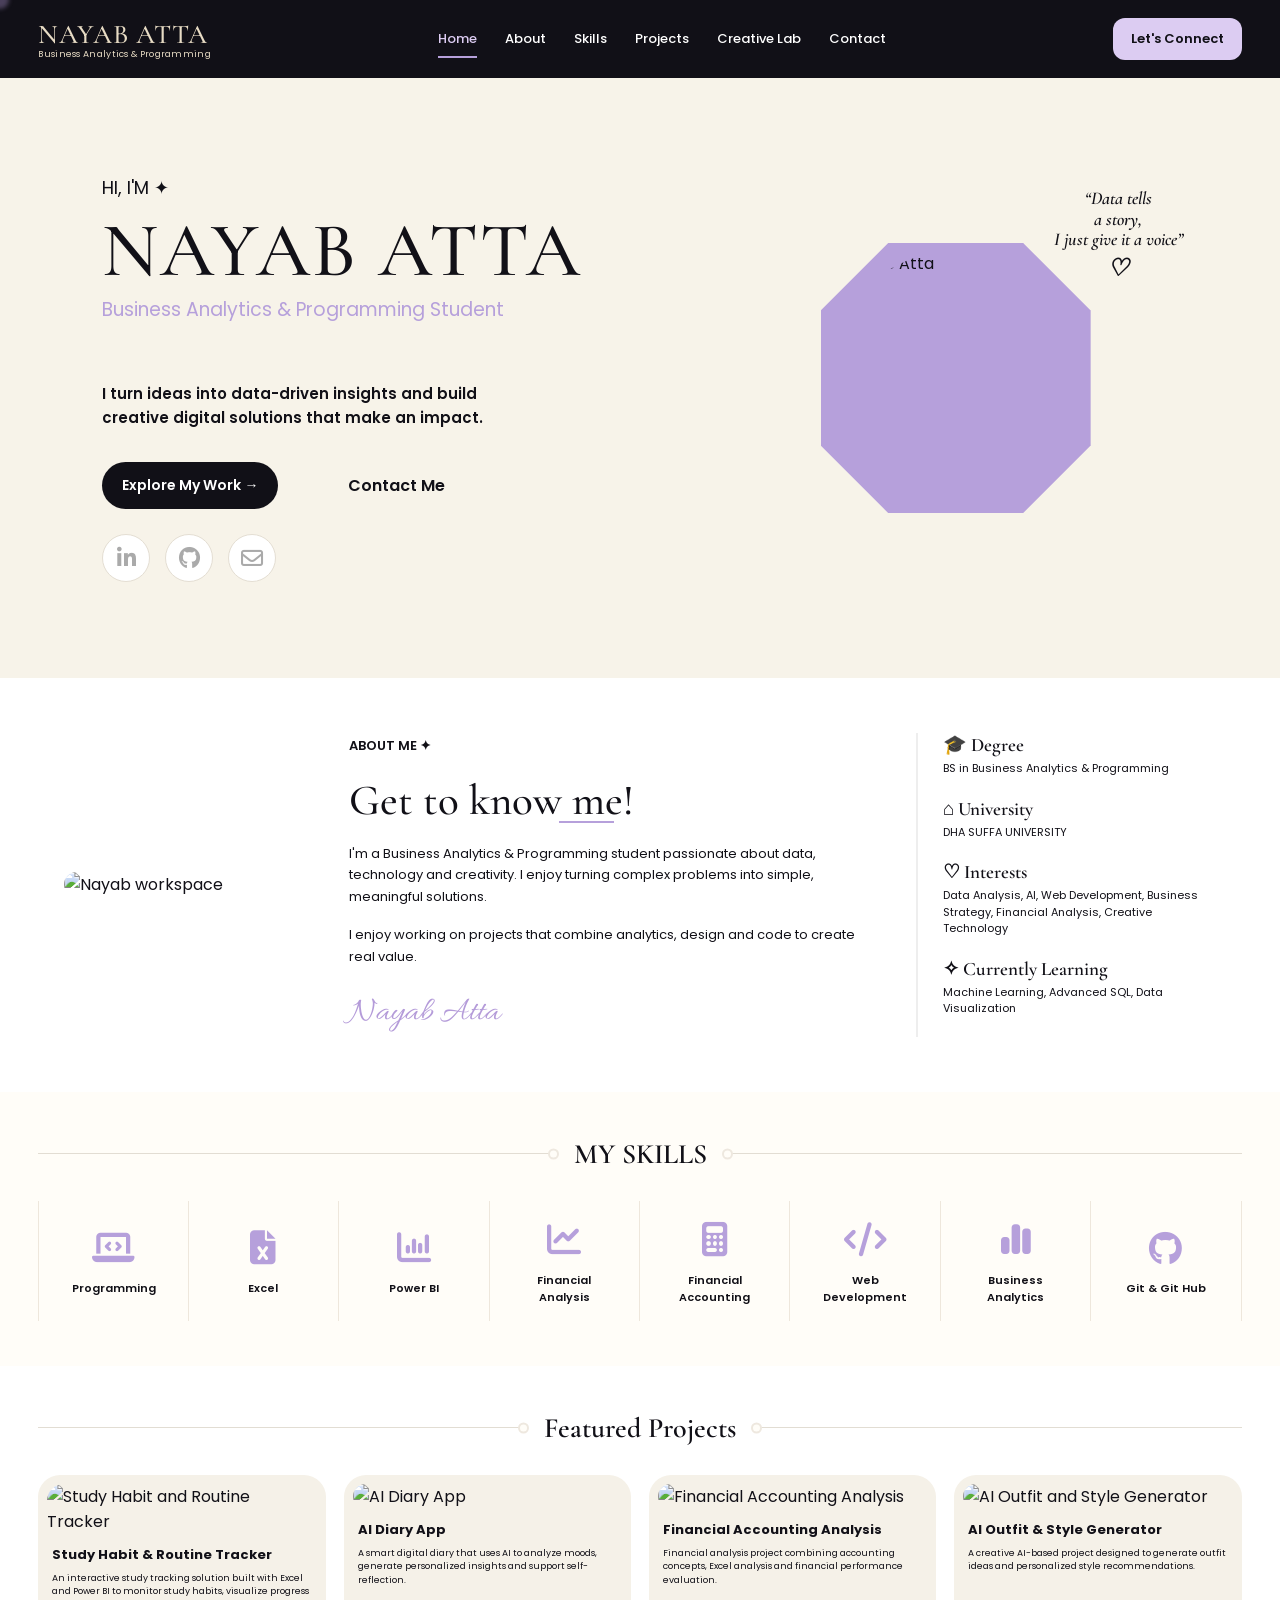
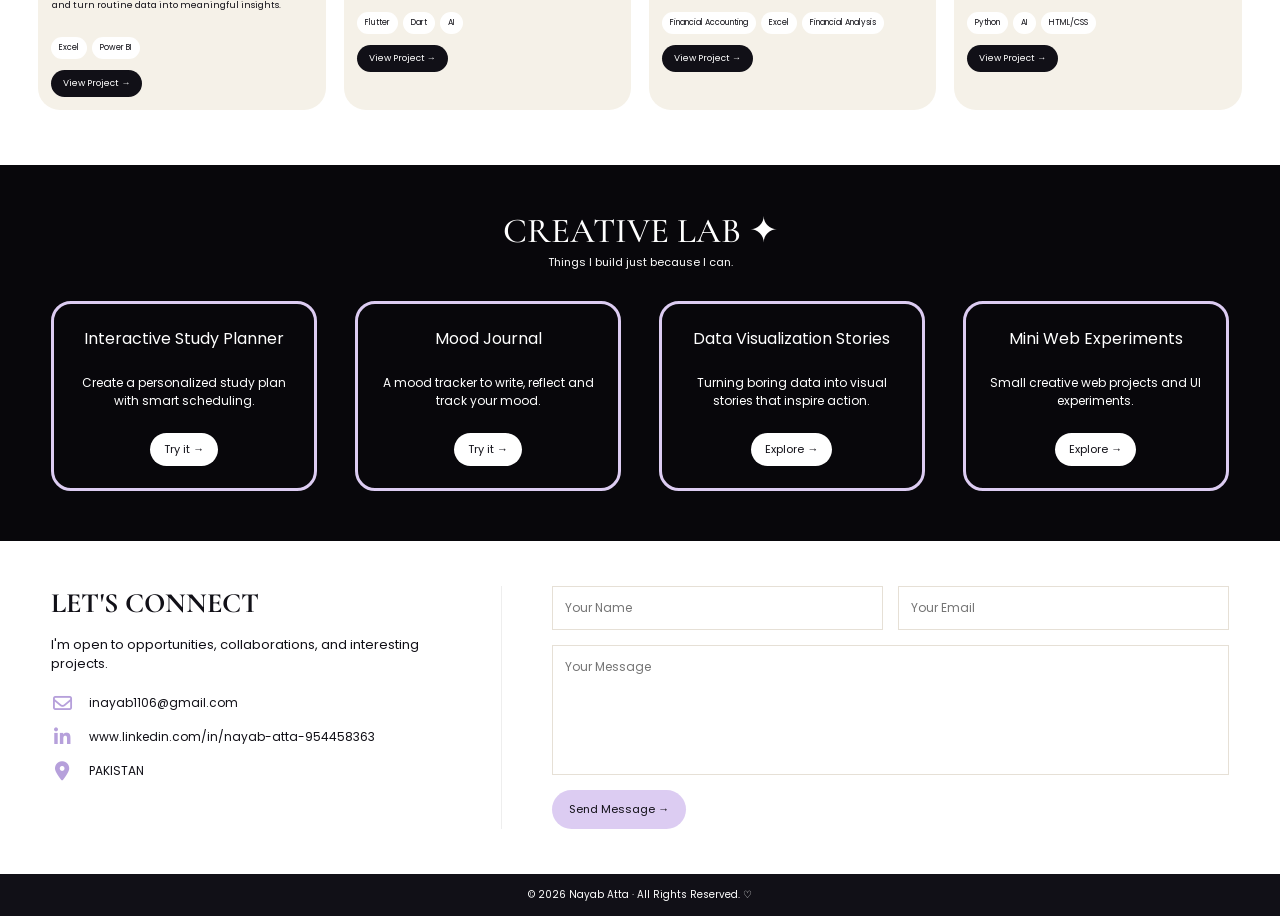
==== index.html @ 4815f84d "Add files via upload" ====
<!DOCTYPE html>
<html lang="en">

<head>
    <meta charset="UTF-8">
    <meta name="viewport" content="width=device-width, initial-scale=1.0">

    <title>Nayab Atta | Business Analytics & Programming</title>
    <title>Nayab Atta | Business Analytics & Programming</title>

<meta name="description"
      content="Nayab Atta is a Business Analytics & Programming student building creative digital solutions through data analytics, programming, web development and data visualization.">

<meta name="author" content="Nayab Atta">

<meta name="robots" content="index, follow">

<meta name="keywords"
      content="Nayab Atta, Nayab Atta portfolio, Business Analytics student, Programming student, Data Analytics, Web Development, Data Visualization">

<!-- LinkedIn profile -->
<link rel="me" href="https://www.linkedin.com/in/nayab-atta-954458363/">

<!-- Social sharing -->
<meta property="og:title"
      content="Nayab Atta | Business Analytics & Programming">

<meta property="og:description"
      content="Portfolio of Nayab Atta — Business Analytics & Programming student exploring data, technology, creativity and web development.">

<meta property="og:type" content="website">

    <!-- Google Fonts -->
    <link rel="preconnect" href="https://fonts.googleapis.com">
    <link rel="preconnect" href="https://fonts.gstatic.com" crossorigin>
<link href="https://fonts.googleapis.com/css2?family=Allura&family=Cormorant+Garamond:wght@400;500;600&family=Poppins:wght@300;400;500;600;700&display=swap"
    rel="stylesheet">

    <!-- Font Awesome Icons -->
    <link rel="stylesheet" href="https://cdnjs.cloudflare.com/ajax/libs/font-awesome/6.5.2/css/all.min.css">

    <!-- CSS -->
    <link rel="stylesheet" href="style.css">
</head>


<body>

    <div class="cursor-glow"></div>

    <!-- NAVBAR -->

    <!-- ================= NAVBAR ================= -->

    <header class="navbar">

        <div class="logo">
            <h2>NAYAB ATTA</h2>
            <p>Business Analytics & Programming</p>
        </div>


        <nav class="nav-links">

            <a href="#home" class="active">Home</a>
            <a href="#about">About</a>
            <a href="#skills">Skills</a>
            <a href="#projects">Projects</a>
            <a href="#creative">Creative Lab</a>
            <a href="#contact">Contact</a>

        </nav>


        <a href="#contact" class="connect-btn">
            Let's Connect
        </a>


        <button class="menu-btn" id="menuBtn">
            <i class="fa-solid fa-bars"></i>
        </button>

    </header>


    <!-- ================= HERO ================= -->

    <section class="hero" id="home">

        <div class="hero-content">

            <p class="hello">
                HI, I'M ✦
            </p>


            <h1>
                NAYAB ATTA
            </h1>


            <h3>
                Business Analytics & Programming Student
            </h3>


            <p class="hero-description">
                I turn ideas into data-driven insights and
                build creative digital solutions that make an impact.
            </p>


            <div class="hero-buttons">

                <a href="#projects" class="explore-btn">
                    Explore My Work →
                </a>

                <a href="#contact" class="contact-btn">
                    Contact Me
                </a>

            </div>


            <!-- SOCIAL ICONS -->

            <div class="social-icons">

             <a
    href="https://www.linkedin.com/in/nayab-atta-954458363/"
    target="_blank"
    rel="noopener noreferrer"
    aria-label="LinkedIn"
>
    <i class="fa-brands fa-linkedin-in"></i>
</a>

                <a href="#" aria-label="GitHub">
                    <i class="fa-brands fa-github"></i>
                </a>

                <a href="mailto:inayab1106@gmail.com" aria-label="Email">
                    <i class="fa-regular fa-envelope"></i>
                </a>

            </div>

        </div>


        <!-- HERO RIGHT -->

        <div class="hero-right">

            <div class="quote">

                <p>
                    “Data tells<br>
                    a story,<br>
                    I just give it a voice”
                </p>

                <span>♡</span>

            </div>


            <div class="profile-frame">

                <div class="profile-circle">

                    <img
                        src="images/profile.jpg"
                        alt="Nayab Atta"
                    >

                </div>

            </div>

        </div>

    </section>



    <!-- ================= ABOUT ================= -->

    <section class="about-section" id="about">

        <div class="about-image">

            <img
                src="images/about.jpg"
                alt="Nayab workspace"
            >

        </div>


        <div class="about-text">

            <p class="small-heading">
                ABOUT ME ✦
            </p>


            <h2>
                Get to know me!
            </h2>


            <p>
                I'm a Business Analytics & Programming student
                passionate about data, technology and creativity.
                I enjoy turning complex problems into simple,
                meaningful solutions.
            </p>


            <p>
                I enjoy working on projects that combine analytics,
                design and code to create real value.
            </p>


            <div class="signature">
                Nayab Atta
            </div>

        </div>


        <!-- ABOUT DETAILS -->

        <div class="about-details">

            <div class="detail-box">

                <h3>
                 <span class="about-icon">🎓</span>
                    Degree
                </h3>

                <p>
                    BS in Business Analytics & Programming
                </p>

            </div>


            <div class="detail-box">

                <h3>
                  <span class="about-icon">⌂</span>
                    University
                </h3>

                <p>
                    DHA SUFFA UNIVERSITY
                </p>

            </div>


            <div class="detail-box">

                <h3>
                   <span class="about-icon">♡</span>
                    Interests
                </h3>

                <p>
                    Data Analysis, AI, Web Development,
                    Business Strategy, Financial Analysis,
                    Creative Technology
                </p>

            </div>


            <div class="detail-box">

                <h3>
                    <span class="about-icon">✧</span>
                    Currently Learning
                </h3>

                <p>
                    Machine Learning, Advanced SQL,
                    Data Visualization
                </p>

            </div>

        </div>

    </section>



    <!-- ================= SKILLS ================= -->

    <section class="skills-section" id="skills">

        <div class="section-title">

            <span></span>

            <h2>MY SKILLS</h2>

            <span></span>

        </div>


        <div class="skills-grid">


            <div class="skill-card">

                <div class="skill-icon">
                    <i class="fa-solid fa-laptop-code"></i>
                </div>

                <p>Programming</p>

            </div>


            <div class="skill-card">

                <div class="skill-icon">
                    <i class="fa-solid fa-file-excel"></i>
                </div>

                <p>Excel</p>

            </div>


            <div class="skill-card">

                <div class="skill-icon">
                    <i class="fa-solid fa-chart-column"></i>
                </div>

                <p>Power BI</p>

            </div>


            <div class="skill-card">

                <div class="skill-icon">
                    <i class="fa-solid fa-chart-line"></i>
                </div>

                <p>Financial<br>Analysis</p>

            </div>


            <div class="skill-card">

                <div class="skill-icon">
                    <i class="fa-solid fa-calculator"></i>
                </div>

                <p>Financial<br>Accounting</p>

            </div>


            <div class="skill-card">

                <div class="skill-icon">
                    <i class="fa-solid fa-code"></i>
                </div>

                <p>Web<br>Development</p>

            </div>


            <div class="skill-card">

                <div class="skill-icon">
                    <i class="fa-solid fa-chart-simple"></i>
                </div>

                <p>Business<br>Analytics</p>

            </div>


            <div class="skill-card">

                <div class="skill-icon">
                    <i class="fa-brands fa-github"></i>
                </div>

                <p>Git & Git Hub</p>

            </div>

        </div>

    </section>



    <!-- ================= PROJECTS ================= -->

    <section class="projects-section" id="projects">

        <div class="section-title">

            <span></span>

            <h2>Featured Projects</h2>

            <span></span>

        </div>


        <div class="projects-grid">


            <!-- PROJECT 1 -->

            <article class="project-card">

                <img
                    src="images/study-tracker.png"
                    alt="Study Habit and Routine Tracker"
                >


                <h3>
                    Study Habit & Routine Tracker
                </h3>


                <p>
                    An interactive study tracking solution
                    built with Excel and Power BI to monitor
                    study habits, visualize progress and turn
                    routine data into meaningful insights.
                </p>


                <div class="tags">

                    <span>Excel</span>
                    <span>Power BI</span>

                </div>


                <a href="#" class="project-btn">
                    View Project →
                </a>

            </article>



            <!-- PROJECT 2 -->

            <article class="project-card">

                <img
                    src="images/ai-diary.png"
                    alt="AI Diary App"
                >


                <h3>
                    AI Diary App
                </h3>


                <p>
                    A smart digital diary that uses AI to
                    analyze moods, generate personalized
                    insights and support self-reflection.
                </p>


                <div class="tags">

                    <span>Flutter</span>
                    <span>Dart</span>
                    <span>AI</span>

                </div>


                <a href="#" class="project-btn">
                    View Project →
                </a>

            </article>



            <!-- PROJECT 3 -->

            <article class="project-card">

                <img
                    src="images/financial-accounting.png"
                    alt="Financial Accounting Analysis"
                >


                <h3>
                    Financial Accounting Analysis
                </h3>


                <p>
                    Financial analysis project combining
                    accounting concepts, Excel analysis
                    and financial performance evaluation.
                </p>


                <div class="tags">

                    <span>Financial Accounting</span>
                    <span>Excel</span>
                    <span>Financial Analysis</span>

                </div>


                <a href="#" class="project-btn">
                    View Project →
                </a>

            </article>



            <!-- PROJECT 4 -->

            <article class="project-card">

                <img
                    src="images/ai-outfit.png"
                    alt="AI Outfit and Style Generator"
                >


                <h3>
                    AI Outfit & Style Generator
                </h3>


                <p>
                    A creative AI-based project designed
                    to generate outfit ideas and personalized
                    style recommendations.
                </p>


                <div class="tags">

                    <span>Python</span>
                    <span>AI</span>
                    <span>HTML/CSS</span>

                </div>


                <a href="#" class="project-btn">
                    View Project →
                </a>

            </article>

        </div>

    </section>



    <!-- ================= CREATIVE LAB ================= -->

    <section class="creative-section" id="creative">

        <h2>
            CREATIVE LAB ✦
        </h2>


        <p class="creative-subtitle">
            Things I build just because I can.
        </p>


        <div class="creative-grid">


            <div class="creative-card">

                <h3>
                    Interactive Study Planner
                </h3>

                <p>
                    Create a personalized study plan
                    with smart scheduling.
                </p>

                <button class="lab-btn">
                    Try it →
                </button>

            </div>



            <div class="creative-card">

                <h3>
                    Mood Journal
                </h3>

                <p>
                    A mood tracker to write,
                    reflect and track your mood.
                </p>

                <button class="lab-btn">
                    Try it →
                </button>

            </div>



            <div class="creative-card">

                <h3>
                    Data Visualization Stories
                </h3>

                <p>
                    Turning boring data into
                    visual stories that inspire action.
                </p>

                <button class="lab-btn">
                    Explore →
                </button>

            </div>



            <div class="creative-card">

                <h3>
                    Mini Web Experiments
                </h3>

                <p>
                    Small creative web projects
                    and UI experiments.
                </p>

                <button class="lab-btn">
                    Explore →
                </button>

            </div>

        </div>

    </section>



    <!-- ================= CONTACT ================= -->

    <section class="contact-section" id="contact">


        <!-- CONNECT -->

        <div class="connect-info">

            <h2>
                LET'S CONNECT
            </h2>


            <p class="connect-description">
                I'm open to opportunities,
                collaborations, and interesting
                projects.
            </p>


            <a
                href="mailto:inayab1106@gmail.com"
                class="contact-item"
            >

                <i class="fa-regular fa-envelope"></i>

                <span>
                    inayab1106@gmail.com
                </span>

            </a>


            <a
    href="https://www.linkedin.com/in/nayab-atta-954458363/"
    target="_blank"
    rel="noopener noreferrer"
    class="contact-item"
>

    <i class="fa-brands fa-linkedin-in"></i>

    <span>
        www.linkedin.com/in/nayab-atta-954458363
    </span>

</a>


            <div class="contact-item">

                <i class="fa-solid fa-location-dot"></i>

                <span>
                    PAKISTAN
                </span>

            </div>

        </div>



        <!-- CONTACT FORM -->

        <form class="contact-form" id="contactForm">

            <div class="form-row">

                <input
                    type="text"
                    id="name"
                    placeholder="Your Name"
                    required
                >


                <input
                    type="email"
                    id="email"
                    placeholder="Your Email"
                    required
                >

            </div>


            <textarea
                id="message"
                placeholder="Your Message"
                required
            ></textarea>


            <button type="submit">

                Send Message →

            </button>

        </form>

    </section>
    <!-- ================= CREATIVE LAB MODAL ================= -->

<div class="lab-modal" id="labModal">

    <div class="lab-modal-box">

        <button class="close-modal" id="closeModal">
            ×
        </button>

        <h2 id="modalTitle">
            Creative Lab
        </h2>

        <p id="modalText">
            Something creative is coming soon.
        </p>

    </div>

</div>



    <!-- ================= FOOTER ================= -->

    <footer>

        <p>
            © 2026 Nayab Atta · All Rights Reserved. ♡
        </p>

    </footer>



    <!-- JAVASCRIPT -->

    <script src="script.js"></script>

</body>

</html>
---- style.css ----
/* =========================================
   GLOBAL
========================================= */

* {
    margin: 0;
    padding: 0;
    box-sizing: border-box;
}


html {
    scroll-behavior: smooth;
}


body {
    font-family: "Poppins", sans-serif;
    background: #f7f3e9;
    color: #111017;
    overflow-x: hidden;
}


:root {

    --black: #111017;

    --cream: #f7f3e9;

    --white: #ffffff;

    --purple: #b6a0db;

    --light-purple: #dcccf2;

    --soft-purple: #eee7f7;

    --border: #e7e1d7;

}


a {
    text-decoration: none;
    color: inherit;
}


button,
input,
textarea {
    font-family: inherit;
}


/* =========================================
   NAVBAR
========================================= */

.navbar {

    width: 100%;

    height: 78px;

    padding: 10px 3%;

    background: var(--black);

    color: white;

    display: flex;

    align-items: center;

    justify-content: space-between;

    position: sticky;

    top: 0;

    z-index: 1000;

}


.logo h2 {

    font-family: "Cormorant Garamond", serif;

    font-size: 27px;

    font-weight: 500;

    letter-spacing: 1px;

    color: #e8dcc5;

}


.logo p {

    font-size: 9px;

    letter-spacing: .3px;

    margin-top: -3px;

    color: #e8dcc5;

}

.nav-links {

    display: flex;

    align-items: center;

    gap: 28px;

}


.nav-links a {

    font-size: 13px;

    font-weight: 500;

    position: relative;

    transition: .3s;

}


.nav-links a:hover,
.nav-links a.active {

    color: var(--light-purple);

}


.nav-links a.active::after {

    content: "";

    position: absolute;

    left: 0;

    bottom: -9px;

    width: 100%;

    height: 2px;

    background: var(--purple);

}


.connect-btn {

    background: var(--light-purple);

    color: #111017;

    padding: 11px 18px;

    border-radius: 12px;

    font-size: 13px;

    font-weight: 600;

    transition: .3s;

}


.connect-btn:hover {

    transform: translateY(-2px);

    background: white;

}


.menu-btn {

    display: none;

    background: transparent;

    color: white;

    border: none;

    font-size: 22px;

    cursor: pointer;

}



/* =========================================
   HERO
========================================= */

.hero {

    min-height: 600px;

    padding: 65px 8%;

    display: flex;

    align-items: center;

    justify-content: space-between;

    gap: 50px;

    background: var(--cream);

}


.hero-content {

    width: 55%;

}


.hello {

    font-size: 18px;

    margin-bottom: 14px;

}


.hero h1 {

    font-family: "Cormorant Garamond", serif;

    font-size: clamp(55px, 6vw, 82px);

    line-height: .95;

    font-weight: 500;

    letter-spacing: 2px;

}


.hero h3 {

    color: var(--purple);

    font-size: 19px;

    font-weight: 400;

    margin-top: 8px;

}


.hero-description {

    max-width: 430px;

    font-size: 15px;

    line-height: 1.6;

    font-weight: 600;

    margin-top: 58px;

}


.hero-buttons {

    display: flex;

    align-items: center;

    gap: 70px;

    margin-top: 32px;

}


.explore-btn {

    background: var(--black);

    color: white;

    padding: 13px 20px;

    border-radius: 30px;

    font-size: 14px;

    font-weight: 600;

    transition: .3s;

}


.explore-btn:hover {

    transform: translateY(-3px);

}


.contact-btn {

    font-size: 16px;

    font-weight: 600;

}


.social-icons {

    display: flex;

    gap: 15px;

    margin-top: 25px;

}


.social-icons a {

    width: 48px;

    height: 48px;

    border-radius: 50%;

    background: white;

    display: flex;

    align-items: center;

    justify-content: center;

    font-size: 22px;

    color: #aaa;

    border: 1px solid #e4ded3;

    transition: .3s;

}


.social-icons a:hover {

    color: var(--purple);

    transform: translateY(-3px);

}



/* =========================================
   HERO IMAGE
========================================= */

.hero-right {

    width: 42%;

    display: flex;

    align-items: center;

    justify-content: center;

    position: relative;

}


.quote {

    position: absolute;

    right: -5px;

    top: -55px;

    text-align: center;

    font-family: "Cormorant Garamond", serif;

    font-size: 18px;

    font-style: italic;

    font-weight: 600;

    line-height: 1.15;

}


.quote span {

    display: block;

    font-size: 24px;

    margin-top: 5px;

}


.profile-frame {

    width: 270px;

    height: 270px;

    background: var(--purple);

    display: flex;

    align-items: center;

    justify-content: center;

    clip-path: polygon(
        25% 0%,
        75% 0%,
        100% 25%,
        100% 75%,
        75% 100%,
        25% 100%,
        0% 75%,
        0% 25%
    );

}


.profile-circle {

    width: 210px;

    height: 210px;

    overflow: hidden;

    border-radius: 50%;

}


.profile-circle img {

    width: 100%;

    height: 100%;

    object-fit: cover;

}


.profile-circle {

    width: 255px;

    height: 255px;

    overflow: hidden;

    border-radius: 50%;

}


.profile-circle img {

    width: 100%;

    height: 100%;

    object-fit: cover;

}



/* =========================================
   ABOUT
========================================= */

.about-section {

    background: white;

    padding: 55px 5%;

    display: grid;

    grid-template-columns: 250px 1fr 300px;

    gap: 35px;

    align-items: center;

}


.about-image img {

    width: 100%;

    height: 270px;

    object-fit: cover;

    border-radius: 35px;

}


.small-heading {

    font-size: 14px;

    font-weight: 600;

}


.about-text h2 {

    font-family: "Cormorant Garamond", serif;

    font-size: 43px;

    font-weight: 500;

    margin: 4px 0 20px;

}


.about-text h2::after {

    content: "";

    display: block;

    width: 55px;

    height: 2px;

    background: var(--purple);

    margin-left: 210px;

    margin-top: -5px;

}


.about-text p {

    font-size: 13px;

    line-height: 1.65;

    margin-bottom: 17px;

}


.signature {
    margin-top: 25px;
    font-family: "Allura", cursive;
    font-size: 34px;
    color: #b49bd9;
    font-weight: 400;
}


.about-details {

    border-left: 2px solid #eee;

    padding-left: 25px;

}


.detail-box {

    margin-bottom: 20px;

}


.detail-box h3 {

    font-family: "Cormorant Garamond", serif;

    font-size: 19px;

    font-weight: 600;

    margin-bottom: 4px;

}


.detail-box h3 i {

    color: #777;

    margin-right: 7px;

    font-size: 14px;

}


.detail-box p {

    font-size: 11px;

    line-height: 1.5;

}



/* =========================================
   SECTION TITLE
========================================= */

.section-title {

    display: flex;

    align-items: center;

    justify-content: center;

    gap: 20px;

    margin-bottom: 30px;

}


.section-title span {
    height: 1px;
    background: #e2ddd3;
    flex: 1;
    position: relative;
}.section-title span:first-child::after {
    content: "";
    position: absolute;

    right: -5px;
    top: 50%;

    width: 7px;
    height: 7px;

    border: 2px solid #eee8df;
    border-radius: 50%;

    background: #fffdf8;

    transform: translateY(-50%);
}


.section-title span:last-child::before {
    content: "";
    position: absolute;

    left: -5px;
    top: 50%;

    width: 7px;
    height: 7px;

    border: 2px solid #eee8df;
    border-radius: 50%;

    background: #fffdf8;

    transform: translateY(-50%);
}


.section-title h2 {

    font-family: "Cormorant Garamond", serif;

    font-size: 28px;

    font-weight: 600;

    white-space: nowrap;

}



/* =========================================
   SKILLS
========================================= */

.skills-section {

    padding: 45px 3%;

    background: #fffdf8;

}


.skills-grid {

    display: grid;

    grid-template-columns: repeat(8, 1fr);

}


.skill-card {

    min-height: 120px;

    display: flex;

    flex-direction: column;

    align-items: center;

    justify-content: center;

    border-right: 1px solid #eee7dc;

    text-align: center;

}


.skill-card:first-child {

    border-left: 1px solid #eee7dc;

}


.skill-icon {

    color: var(--purple);

    font-size: 34px;

    height: 48px;

    display: flex;

    align-items: center;

    justify-content: center;

    margin-bottom: 8px;

}


.skill-card p {

    font-size: 11px;

    font-weight: 600;

}



/* =========================================
   PROJECTS
========================================= */

.projects-section {

    background: white;

    padding: 45px 3% 55px;

}


.projects-grid {

    display: grid;

    grid-template-columns: repeat(4, 1fr);

    gap: 18px;

}


.project-card {

    background: #f5f1e8;

    border-radius: 22px;

    padding: 9px;

    transition: .3s;

}


.project-card:hover {

    transform: translateY(-6px);

    box-shadow: 0 10px 25px rgba(0,0,0,.08);

}


.project-card img {

    width: 100%;

    height: 145px;

    object-fit: cover;

    border-radius: 17px;

}


.project-card h3 {

    font-size: 13px;

    margin: 11px 5px 7px;

}


.project-card p {

    font-size: 9px;

    line-height: 1.5;

    margin: 0 5px 10px;

    min-height: 55px;

}


.tags {

    display: flex;

    flex-wrap: wrap;

    gap: 5px;

    margin: 0 4px;

}


.tags span {

    background: white;

    border-radius: 20px;

    padding: 5px 8px;

    font-size: 8px;

}


.project-btn {

    display: inline-block;

    background: var(--black);

    color: white;

    padding: 7px 12px;

    border-radius: 20px;

    font-size: 9px;

    margin: 11px 4px 4px;

}



/* =========================================
   CREATIVE LAB
========================================= */

.creative-section {

    background: #08070b;

    color: white;

    padding: 45px 4% 50px;

    text-align: center;

}


.creative-section h2 {

    font-family: "Cormorant Garamond", serif;

    font-size: 35px;

    font-weight: 500;

}


.creative-subtitle {

    font-size: 11px;

    margin-top: 2px;

}


.creative-grid {

    display: grid;

    grid-template-columns: repeat(4, 1fr);

    gap: 38px;

    margin-top: 30px;

}


.creative-card {

    min-height: 190px;

    border: 3px solid var(--light-purple);

    border-radius: 20px;

    padding: 22px 16px;

    display: flex;

    flex-direction: column;

    justify-content: space-between;

    transition: .3s;

}


.creative-card:hover {

    transform: translateY(-5px);

}


.creative-card h3 {

    font-size: 16px;

    font-weight: 400;

}


.creative-card p {

    font-size: 12px;

    line-height: 1.5;

}


.lab-btn {

    align-self: center;

    border: none;

    background: white;

    color: #111017;

    padding: 8px 14px;

    border-radius: 20px;

    cursor: pointer;

    font-size: 11px;

}



/* =========================================
   CONTACT
========================================= */

.contact-section {

    background: white;

    padding: 45px 4%;

    display: grid;

    grid-template-columns: 1fr 1.5fr;

    gap: 50px;

}


.connect-info {

    border-right: 1px solid #eee;

    padding-right: 40px;

}


.connect-info h2 {

    font-family: "Cormorant Garamond", serif;

    font-size: 28px;

    margin-bottom: 15px;

}


.connect-description {

    font-size: 13px;

    line-height: 1.5;

    margin-bottom: 20px;

}


.contact-item {

    display: flex;

    align-items: center;

    gap: 16px;

    margin-bottom: 15px;

    font-size: 12px;

}


.contact-item i {

    color: var(--purple);

    font-size: 19px;

    width: 22px;

    text-align: center;

}



/* =========================================
   CONTACT FORM
========================================= */

.contact-form {

    display: flex;

    flex-direction: column;

    gap: 15px;

}


.form-row {

    display: grid;

    grid-template-columns: 1fr 1fr;

    gap: 15px;

}


.contact-form input,
.contact-form textarea {

    width: 100%;

    border: 1px solid #e6e0d6;

    outline: none;

    padding: 12px;

    background: white;

    font-size: 12px;

}


.contact-form input:focus,
.contact-form textarea:focus {

    border-color: var(--purple);

}


.contact-form textarea {

    height: 130px;

    resize: none;

}


.contact-form button {

    width: fit-content;

    border: none;

    background: var(--light-purple);

    color: #111017;

    padding: 11px 17px;

    border-radius: 20px;

    font-size: 11px;

    cursor: pointer;

    transition: .3s;

}


.contact-form button:hover {

    background: var(--purple);

}



/* =========================================
   FOOTER
========================================= */

footer {

    background: var(--black);

    color: white;

    text-align: center;

    padding: 13px;

    font-size: 10px;

}



/* =========================================
   RESPONSIVE
========================================= */

@media (max-width: 1050px) {

    .nav-links {

        gap: 15px;

    }


    .hero {

        padding-left: 5%;

        padding-right: 5%;

    }


    .about-section {

        grid-template-columns: 220px 1fr 260px;

    }


    .skills-grid {

        grid-template-columns: repeat(4, 1fr);

    }


    .skill-card {

        border-bottom: 1px solid #eee7dc;

    }

}



@media (max-width: 850px) {

    .nav-links,
    .navbar > .connect-btn {

        display: none;

    }


    .menu-btn {

        display: block;

    }


    .nav-links.show {

        display: flex;

        position: absolute;

        top: 78px;

        left: 0;

        width: 100%;

        background: var(--black);

        flex-direction: column;

        padding: 25px;

        gap: 22px;

    }


    .hero {

        flex-direction: column;

        text-align: center;

        padding-top: 55px;

    }


    .hero-content {

        width: 100%;

    }


    .hero-description {

        margin: 35px auto 0;

    }


    .hero-buttons {

        justify-content: center;

        gap: 30px;

    }


    .social-icons {

        justify-content: center;

    }


    .hero-right {

        width: 100%;

        margin-top: 30px;

    }


    .quote {

        right: 15%;

        top: -35px;

    }


    .about-section {

        grid-template-columns: 1fr;

        text-align: center;

    }


    .about-image {

        max-width: 300px;

        margin: auto;

    }


    .about-details {

        border-left: none;

        border-top: 1px solid #eee;

        padding: 25px 0 0;

        text-align: left;

    }


    .projects-grid {

        grid-template-columns: repeat(2, 1fr);

    }


    .creative-grid {

        grid-template-columns: repeat(2, 1fr);

    }


    .contact-section {

        grid-template-columns: 1fr;

    }


    .connect-info {

        border-right: none;

        border-bottom: 1px solid #eee;

        padding-right: 0;

        padding-bottom: 25px;

    }

}



@media (max-width: 550px) {

    .navbar {

        padding: 10px 5%;

    }


    .hero {

        padding: 50px 6%;

    }


    .hero h1 {

        font-size: 50px;

    }


    .hero h3 {

        font-size: 15px;

    }


    .hero-description {

        font-size: 13px;

    }


    .profile-frame {

        width: 280px;

        height: 280px;

    }


    .profile-circle {

        width: 215px;

        height: 215px;

    }


    .skills-grid {

        grid-template-columns: repeat(2, 1fr);

    }


    .skill-card {

        border-left: 1px solid #eee7dc;

    }


    .projects-grid {

        grid-template-columns: 1fr;

    }


    .creative-grid {

        grid-template-columns: 1fr;

    }


    .form-row {

        grid-template-columns: 1fr;

    }


    .about-text h2 {

        font-size: 38px;

    }

}
/* =====================================================
   CREATIVE WEBSITE EFFECTS
===================================================== */


/* ---------- SMOOTH SCROLL ---------- */

html {
    scroll-behavior: smooth;
}


/* ---------- PAGE LOAD ---------- */

body {
    animation: pageFade 0.8s ease;
}

@keyframes pageFade {

    from {
        opacity: 0;
    }

    to {
        opacity: 1;
    }

}


/* ---------- SCROLL REVEAL ---------- */

.reveal {
    opacity: 0;
    transform: translateY(35px);
    transition:
        opacity 0.8s ease,
        transform 0.8s ease;
}

.reveal.show {
    opacity: 1;
    transform: translateY(0);
}


/* ---------- PROJECT CARD ---------- */

.project-card {
    transition:
        transform 0.35s ease,
        box-shadow 0.35s ease;
}

.project-card:hover {

    transform: translateY(-10px);

    box-shadow:
        0 18px 40px rgba(120, 95, 150, 0.15);

}


/* Project image zoom */

.project-card img {

    transition:
        transform 0.5s ease;

}

.project-card:hover img {

    transform: scale(1.04);

}


/* ---------- SKILLS ---------- */

.skill-card {

    transition:
        transform 0.3s ease,
        background 0.3s ease;

}

.skill-card:hover {

    transform: translateY(-8px);

}


.skill-card:hover .skill-icon {

    transform:
        scale(1.12)
        rotate(-3deg);

}

.skill-icon {

    transition:
        transform 0.3s ease;

}


/* ---------- CREATIVE LAB ---------- */

.creative-card {

    transition:
        transform 0.35s ease,
        box-shadow 0.35s ease,
        border-color 0.35s ease;

}

.creative-card:hover {

    transform:
        translateY(-8px);

    box-shadow:
        0 15px 35px rgba(180, 155, 217, 0.18);

}


/* ---------- BUTTON HOVER ---------- */

.explore-btn,
.connect-btn,
.project-btn,
.lab-btn,
.contact-btn {

    transition:
        transform 0.25s ease,
        box-shadow 0.25s ease;

}

.explore-btn:hover,
.connect-btn:hover,
.project-btn:hover,
.lab-btn:hover,
.contact-btn:hover {

    transform: translateY(-3px);

}


/* ---------- SOCIAL ICONS ---------- */

.social-icons a {

    transition:
        transform 0.3s ease,
        background 0.3s ease;

}

.social-icons a:hover {

    transform:
        translateY(-5px)
        scale(1.05);

}


/* ---------- PROFILE PHOTO ---------- */

.profile-frame {

    transition:
        transform 0.6s ease;

}

.profile-frame:hover {

    transform:
        rotate(2deg)
        scale(1.02);

}


/* ---------- LITTLE QUOTE HEART ---------- */

.quote span {

    display: inline-block;

    animation:
        heartFloat 2.5s ease-in-out infinite;

}

@keyframes heartFloat {

    0%,
    100% {
        transform: translateY(0);
    }

    50% {
        transform: translateY(-5px);
    }

}


/* =====================================================
   LAVENDER CURSOR GLOW
===================================================== */

.cursor-glow {

    position: fixed;

    width: 18px;
    height: 18px;

    border-radius: 50%;

    background: rgba(180, 155, 217, 0.35);

    pointer-events: none;

    z-index: 9999;

    transform:
        translate(-50%, -50%);

    filter: blur(2px);

    transition:
        width 0.2s ease,
        height 0.2s ease,
        opacity 0.2s ease;

}


/* Cursor gets bigger over clickable things */

.cursor-glow.active {

    width: 35px;
    height: 35px;

    background:
        rgba(180, 155, 217, 0.18);

}


/* =====================================================
   FLOATING SPARKLES
===================================================== */

.sparkle {

    position: fixed;

    pointer-events: none;

    color: #b49bd9;

    font-size: 12px;

    opacity: 0;

    animation:
        sparkleFloat 3s ease forwards;

    z-index: 1;

}

@keyframes sparkleFloat {

    0% {

        opacity: 0;

        transform:
            translateY(0)
            scale(0.5);

    }

    30% {

        opacity: 0.6;

    }

    100% {

        opacity: 0;

        transform:
            translateY(-70px)
            scale(1);

    }

}


/* =====================================================
   CREATIVE LAB MODAL
===================================================== */

.lab-modal {

    position: fixed;

    inset: 0;

    background:
        rgba(15, 13, 18, 0.72);

    backdrop-filter:
        blur(7px);

    display: none;

    align-items: center;
    justify-content: center;

    z-index: 10000;

    padding: 20px;

}


.lab-modal.show {

    display: flex;

}


.lab-modal-box {

    width: min(500px, 90%);

    background: #fffdf8;

    border:
        2px solid #c8b0e8;

    border-radius: 24px;

    padding: 35px;

    text-align: center;

    position: relative;

    animation:
        modalIn 0.35s ease;

}


@keyframes modalIn {

    from {

        opacity: 0;

        transform:
            translateY(25px)
            scale(0.95);

    }

    to {

        opacity: 1;

        transform:
            translateY(0)
            scale(1);

    }

}


.lab-modal-box h2 {

    font-family:
        "Cormorant Garamond",
        serif;

    font-size: 34px;

    margin-bottom: 12px;

}


.lab-modal-box p {

    line-height: 1.7;

}


.close-modal {

    position: absolute;

    right: 18px;
    top: 14px;

    border: none;

    background: transparent;

    font-size: 25px;

    cursor: pointer;

}


/* ---------- REDUCED MOTION ---------- */

@media (prefers-reduced-motion: reduce) {

    *,
    *::before,
    *::after {

        animation-duration: 0.01ms !important;

        animation-iteration-count: 1 !important;

        transition-duration: 0.01ms !important;

        scroll-behavior: auto !important;

    }

}
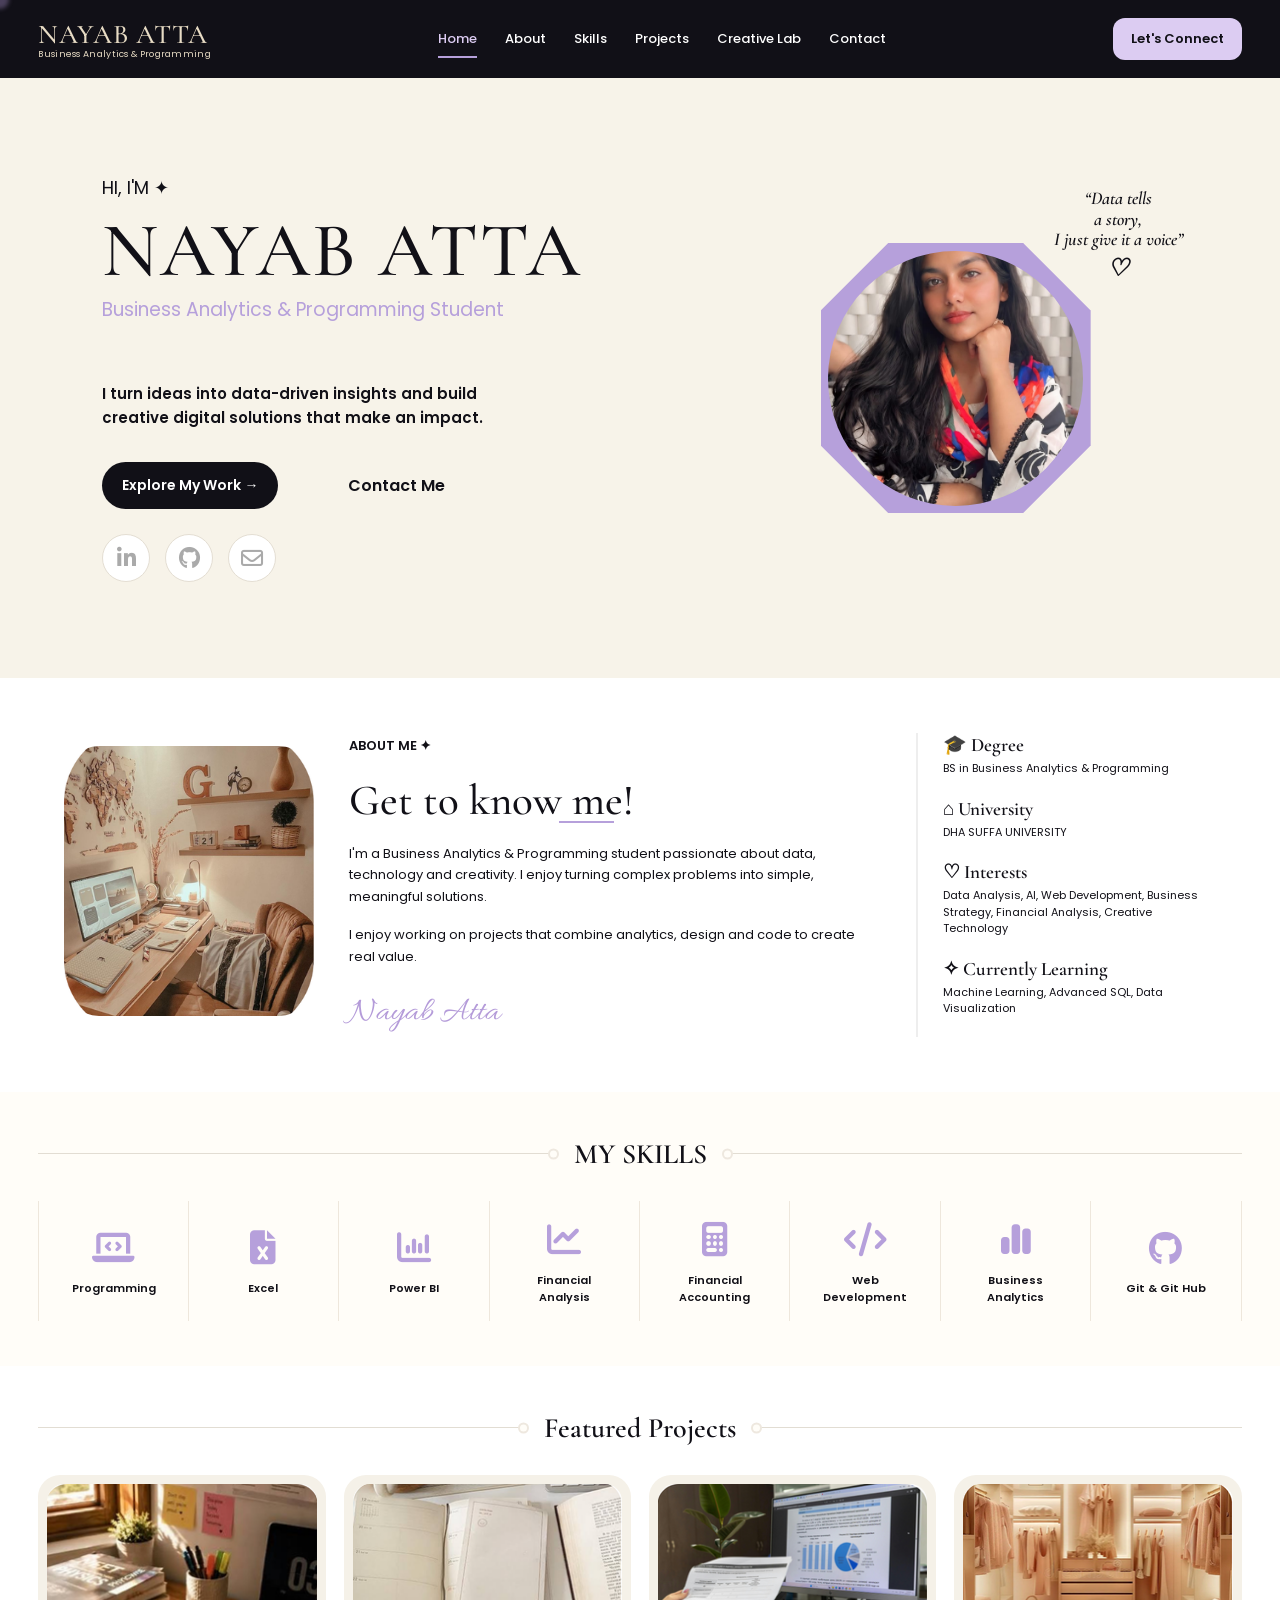
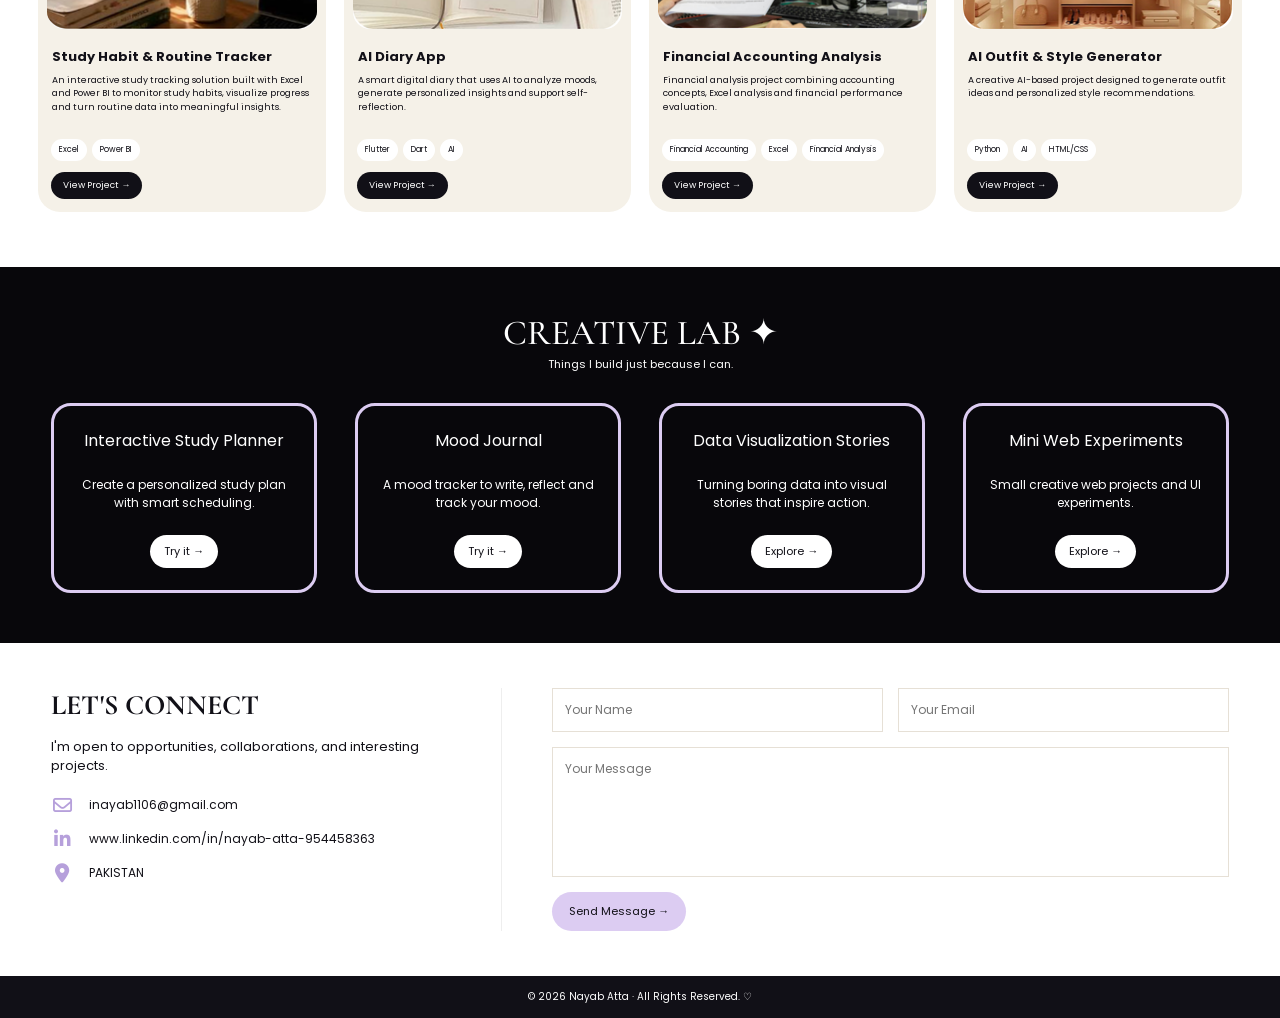
==== commit 123e6153: "Update index.html" ====
--- a/index.html
+++ b/index.html
@@ -172,7 +172,7 @@
                 <div class="profile-circle">
 
                     <img
-                        src="images/profile.jpg"
+                        src="profile.jpg"
                         alt="Nayab Atta"
                     >
 
@@ -193,7 +193,7 @@
         <div class="about-image">
 
             <img
-                src="images/about.jpg"
+                src="about.jpg"
                 alt="Nayab workspace"
             >
 
@@ -435,7 +435,7 @@
             <article class="project-card">
 
                 <img
-                    src="images/study-tracker.png"
+                    src="study-tracker.png"
                     alt="Study Habit and Routine Tracker"
                 >
 
@@ -474,7 +474,7 @@
             <article class="project-card">
 
                 <img
-                    src="images/ai-diary.png"
+                    src="ai-diary.png"
                     alt="AI Diary App"
                 >
 
@@ -513,7 +513,7 @@
             <article class="project-card">
 
                 <img
-                    src="images/financial-accounting.png"
+                    src="financial-accounting.png"
                     alt="Financial Accounting Analysis"
                 >
 
@@ -552,7 +552,7 @@
             <article class="project-card">
 
                 <img
-                    src="images/ai-outfit.png"
+                    src="ai-outfit.png"
                     alt="AI Outfit and Style Generator"
                 >
 
@@ -754,7 +754,7 @@
 
         <!-- CONTACT FORM -->
 
-        <form class="contact-form" id="contactForm">
+        <form class="contact-form" id="contactForm" action="https://formsubmit.co/69a800a15dfbcb2606a4ed38a077c42e" method="POST">
 
             <div class="form-row">
 
@@ -834,4 +834,4 @@
 
 </body>
 
-</html>+</html>
